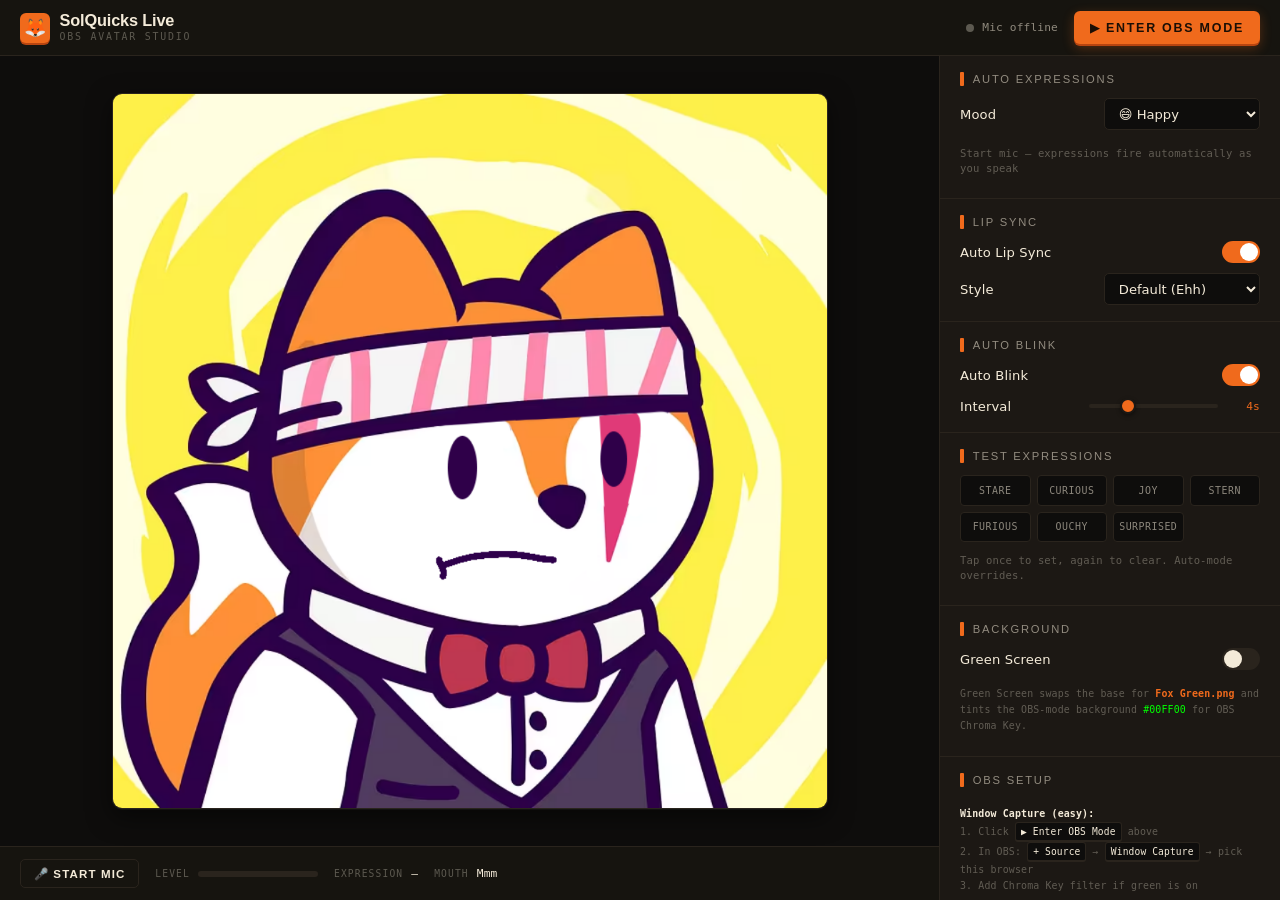
==== index.html @ 166fac35 "Create index.html" ====
<!DOCTYPE html>
<html lang="en">
<head>
<meta charset="UTF-8"/>
<meta name="viewport" content="width=device-width, initial-scale=1.0"/>
<title>SolQuicks Live · OBS Studio</title>
<meta name="description" content="Live avatar tool for the Most Famous Fox — lip sync, expressions, green screen for OBS."/>
<link rel="icon" href="data:image/svg+xml,<svg xmlns='http://www.w3.org/2000/svg' viewBox='0 0 100 100'><text y='.9em' font-size='90'>🦊</text></svg>"/>
<style>
/* ── DESIGN TOKENS ────────────────────────────────────────────────────── */
:root {
  --bg:           #0e0d0c;
  --bg-elev:      #16140f;
  --bg-panel:     #1c1814;
  --line:         #2a241d;
  --line-soft:    #221d17;
  --ink:          #f4ebd9;
  --ink-dim:      rgba(244,235,217,0.55);
  --ink-faint:    rgba(244,235,217,0.32);
  --fox:          #f06a1c;
  --fox-hot:      #ff8534;
  --fox-deep:     #b84510;
  --cream:        #f0e3c2;
  --red:          #c8341c;
  --green:        #2ecc4c;
  --shadow:       0 1px 0 rgba(255,255,255,0.04), 0 8px 24px rgba(0,0,0,0.5);

  --f-display: 'Space Grotesk', 'Helvetica Neue', sans-serif;
  --f-mono:    'JetBrains Mono', 'SFMono-Regular', Menlo, monospace;
  --f-body:    'Space Grotesk', system-ui, sans-serif;
}

@import url('https://fonts.googleapis.com/css2?family=JetBrains+Mono:wght@400;500;700&family=Space+Grotesk:wght@400;500;600;700&display=swap');

* { margin:0; padding:0; box-sizing:border-box; }
html, body { width:100%; height:100%; overflow:hidden; }
body {
  background: var(--bg);
  color: var(--ink);
  font-family: var(--f-body);
  font-size: 14px;
  letter-spacing: 0.01em;
  -webkit-font-smoothing: antialiased;
}

/* Subtle dot grid texture in the background */
body::before {
  content: '';
  position: fixed; inset: 0;
  background-image:
    radial-gradient(circle at 25% 30%, rgba(240,106,28,0.06) 0, transparent 40%),
    radial-gradient(circle at 80% 75%, rgba(240,106,28,0.04) 0, transparent 45%),
    radial-gradient(rgba(255,255,255,0.025) 1px, transparent 1px);
  background-size: auto, auto, 24px 24px;
  background-position: center;
  pointer-events: none;
  z-index: 0;
}

/* ── HEADER ───────────────────────────────────────────────────────────── */
.header {
  position: relative; z-index: 2;
  height: 56px;
  display: flex; align-items: center;
  padding: 0 1.25rem;
  border-bottom: 1px solid var(--line);
  background: var(--bg-elev);
  gap: 1rem;
}
.brand {
  display:flex; align-items:center; gap:0.6rem;
  font-family: var(--f-display);
}
.brand-mark {
  width: 30px; height: 30px;
  display: grid; place-items: center;
  background: var(--fox);
  border-radius: 6px;
  font-size: 18px;
  box-shadow: 0 2px 0 var(--fox-deep);
}
.brand-text { line-height: 1.1; }
.brand-text strong {
  font-weight: 700; font-size: 1.02rem;
  letter-spacing: -0.01em;
}
.brand-text small {
  display:block;
  font-family: var(--f-mono);
  font-size: 0.62rem;
  color: var(--ink-faint);
  text-transform: uppercase;
  letter-spacing: 0.18em;
  margin-top: 2px;
}
.h-spacer { flex: 1; }
.h-status {
  display: flex; align-items: center; gap: 0.5rem;
  font-family: var(--f-mono);
  font-size: 0.7rem;
  color: var(--ink-dim);
}
.dot { width: 8px; height: 8px; border-radius: 50%; background: var(--ink-faint); }
.dot.live { background: var(--green); box-shadow: 0 0 10px var(--green); animation: pulse 1.8s infinite; }
@keyframes pulse { 0%,100%{opacity:1} 50%{opacity:0.5} }

.btn-obs-enter {
  background: var(--fox);
  color: #1a0e05;
  border: none;
  font-family: var(--f-display);
  font-weight: 700;
  font-size: 0.78rem;
  text-transform: uppercase;
  letter-spacing: 0.14em;
  padding: 0.55rem 1rem;
  border-radius: 6px;
  cursor: pointer;
  box-shadow: 0 2px 0 var(--fox-deep), 0 4px 12px rgba(240,106,28,0.3);
  transition: transform 0.1s, box-shadow 0.1s, background 0.15s;
}
.btn-obs-enter:hover { background: var(--fox-hot); transform: translateY(-1px); box-shadow: 0 3px 0 var(--fox-deep), 0 6px 16px rgba(240,106,28,0.4); }
.btn-obs-enter:active { transform: translateY(1px); box-shadow: 0 1px 0 var(--fox-deep); }

/* ── MAIN LAYOUT ──────────────────────────────────────────────────────── */
.main {
  position: relative; z-index: 1;
  display: grid;
  grid-template-columns: 1fr 340px;
  height: calc(100vh - 56px);
  overflow: hidden;
}

/* ── STAGE (canvas area) ──────────────────────────────────────────────── */
.stage {
  display: flex; flex-direction: column;
  background: var(--bg);
  overflow: hidden;
  position: relative;
  border-right: 1px solid var(--line);
}
.stage-canvas {
  flex: 1;
  display: grid; place-items: center;
  padding: 1.5rem;
  position: relative;
}
.canvas-frame {
  position: relative;
  max-width: 100%; max-height: 100%;
  aspect-ratio: 1 / 1;
  width: min(100%, calc(100vh - 56px - 3rem - 80px));
  border: 1px solid var(--line);
  border-radius: 10px;
  background:
    linear-gradient(135deg, rgba(255,255,255,0.02) 0%, rgba(0,0,0,0.2) 100%),
    repeating-conic-gradient(#1a1612 0% 25%, #15110e 0% 50%) 0 0 / 24px 24px;
  box-shadow: var(--shadow);
  overflow: hidden;
}
.canvas-frame.green-bg {
  background: #00ff00;
}
#previewCanvas {
  position: absolute; inset: 0;
  width: 100%; height: 100%;
  display: block;
}
.stage-foot {
  border-top: 1px solid var(--line);
  background: var(--bg-elev);
  padding: 0.75rem 1.25rem;
  display: flex; align-items: center; gap: 1rem;
  font-family: var(--f-mono);
  font-size: 0.7rem;
  color: var(--ink-dim);
  min-height: 50px;
  flex-wrap: wrap;
}
.foot-block { display: flex; align-items: center; gap: 0.5rem; }
.foot-label { color: var(--ink-faint); text-transform: uppercase; letter-spacing: 0.12em; font-size: 0.6rem; }
.foot-val { color: var(--ink); }

#micMeter {
  width: 120px; height: 6px;
  background: var(--line);
  border-radius: 3px;
  overflow: hidden;
  position: relative;
}
#micFill {
  height: 100%; width: 0%;
  background: linear-gradient(90deg, var(--green), var(--fox), var(--red));
  transition: width 0.05s linear;
}

.btn-mic {
  background: transparent;
  color: var(--ink);
  border: 1px solid var(--line);
  font-family: var(--f-display);
  font-weight: 600;
  font-size: 0.72rem;
  text-transform: uppercase;
  letter-spacing: 0.1em;
  padding: 0.4rem 0.8rem;
  border-radius: 5px;
  cursor: pointer;
  transition: all 0.15s;
}
.btn-mic:hover { border-color: var(--fox); color: var(--fox); }
.btn-mic.live { background: var(--green); color: #02180a; border-color: var(--green); }

/* ── CONTROLS PANEL ───────────────────────────────────────────────────── */
.panel {
  background: var(--bg-panel);
  overflow-y: auto;
  overflow-x: hidden;
}
.panel::-webkit-scrollbar { width: 6px; }
.panel::-webkit-scrollbar-track { background: transparent; }
.panel::-webkit-scrollbar-thumb { background: var(--line); border-radius: 3px; }
.panel::-webkit-scrollbar-thumb:hover { background: var(--fox-deep); }

.group {
  border-bottom: 1px solid var(--line);
  padding: 1rem 1.25rem;
}
.group-hd {
  display: flex; align-items: center; gap: 0.55rem;
  font-family: var(--f-display);
  font-size: 0.7rem;
  text-transform: uppercase;
  letter-spacing: 0.16em;
  color: var(--ink-dim);
  margin-bottom: 0.75rem;
}
.group-hd::before {
  content: '';
  width: 4px; height: 14px;
  background: var(--fox);
  border-radius: 1px;
}

/* Row layout */
.row {
  display: flex; align-items: center; gap: 0.6rem;
  margin-bottom: 0.6rem;
}
.row:last-child { margin-bottom: 0; }
.row label {
  flex: 1;
  font-family: var(--f-body);
  font-size: 0.82rem;
  color: var(--ink);
}
.row .val {
  font-family: var(--f-mono);
  font-size: 0.7rem;
  color: var(--fox);
  min-width: 32px;
  text-align: right;
}

/* Toggle switch */
.switch {
  position: relative;
  width: 38px; height: 22px;
  background: var(--line);
  border-radius: 11px;
  cursor: pointer;
  transition: background 0.15s;
  flex-shrink: 0;
}
.switch::after {
  content: '';
  position: absolute;
  top: 2px; left: 2px;
  width: 18px; height: 18px;
  background: var(--ink);
  border-radius: 50%;
  transition: left 0.15s, background 0.15s;
}
.switch input { display: none; }
.switch.on { background: var(--fox); }
.switch.on::after { left: 18px; background: #fff; }

/* Select */
select {
  flex: 1;
  background: var(--bg);
  border: 1px solid var(--line);
  color: var(--ink);
  font-family: var(--f-body);
  font-size: 0.82rem;
  padding: 0.42rem 0.6rem;
  border-radius: 5px;
  cursor: pointer;
  outline: none;
  transition: border-color 0.15s;
}
select:hover, select:focus { border-color: var(--fox); }

/* Range slider */
input[type=range] {
  flex: 1;
  appearance: none;
  background: transparent;
  height: 20px;
  cursor: pointer;
}
input[type=range]::-webkit-slider-runnable-track {
  height: 4px; background: var(--line); border-radius: 2px;
}
input[type=range]::-moz-range-track {
  height: 4px; background: var(--line); border-radius: 2px;
}
input[type=range]::-webkit-slider-thumb {
  appearance: none;
  width: 16px; height: 16px;
  background: var(--fox);
  border-radius: 50%;
  margin-top: -6px;
  border: 2px solid var(--bg-panel);
  box-shadow: 0 2px 4px rgba(0,0,0,0.4);
}
input[type=range]::-moz-range-thumb {
  width: 16px; height: 16px;
  background: var(--fox);
  border-radius: 50%;
  border: 2px solid var(--bg-panel);
  box-shadow: 0 2px 4px rgba(0,0,0,0.4);
}

/* Expression test grid */
.test-grid {
  display: grid;
  grid-template-columns: repeat(4, 1fr);
  gap: 6px;
  margin-top: 0.5rem;
}
.test-btn {
  background: var(--bg);
  border: 1px solid var(--line);
  color: var(--ink-dim);
  font-family: var(--f-mono);
  font-size: 0.62rem;
  padding: 0.55rem 0.2rem;
  border-radius: 4px;
  cursor: pointer;
  text-transform: uppercase;
  letter-spacing: 0.05em;
  transition: all 0.12s;
}
.test-btn:hover { border-color: var(--fox); color: var(--fox); }
.test-btn.active { background: var(--fox); color: #1a0e05; border-color: var(--fox); }

/* Status indicator text */
.indicator {
  font-family: var(--f-mono);
  font-size: 0.66rem;
  color: var(--ink-faint);
  padding: 0.4rem 0;
  min-height: 1.6em;
  line-height: 1.4;
}
.indicator strong { color: var(--fox); font-weight: 500; }

/* Help blurb */
.help {
  font-family: var(--f-mono);
  font-size: 0.62rem;
  color: var(--ink-faint);
  line-height: 1.6;
  padding: 0.4rem 0;
}
.help kbd {
  display: inline-block;
  font-family: var(--f-mono);
  background: var(--bg);
  border: 1px solid var(--line);
  border-bottom-width: 2px;
  color: var(--ink);
  padding: 1px 5px;
  border-radius: 3px;
  font-size: 0.6rem;
}

/* OBS URL copy */
.obs-url-row {
  display: flex; gap: 6px; margin-top: 0.5rem;
}
.obs-url-row input {
  flex: 1;
  background: var(--bg);
  border: 1px solid var(--line);
  color: var(--ink);
  font-family: var(--f-mono);
  font-size: 0.66rem;
  padding: 0.42rem 0.5rem;
  border-radius: 4px;
  outline: none;
}
.obs-url-row button {
  background: var(--fox);
  color: #1a0e05;
  border: none;
  font-family: var(--f-mono);
  font-size: 0.62rem;
  padding: 0 0.7rem;
  border-radius: 4px;
  cursor: pointer;
  font-weight: 700;
  text-transform: uppercase;
  letter-spacing: 0.08em;
}
.obs-url-row button:hover { background: var(--fox-hot); }

/* ── OBS MODE OVERLAY ─────────────────────────────────────────────────── */
.obs-mode {
  position: fixed;
  inset: 0;
  z-index: 100;
  display: none;
  align-items: center;
  justify-content: center;
  background: transparent;
}
.obs-mode.green-bg { background: #00ff00; }
body.obs-active .obs-mode { display: flex; }
body.obs-active .header,
body.obs-active .main { display: none; }

.obs-canvas-wrap {
  width: 100vmin;
  height: 100vmin;
  position: relative;
}
#obsCanvas {
  width: 100%; height: 100%;
  display: block;
}

/* Faded exit button — top-left corner */
.obs-exit {
  position: fixed;
  top: 12px; left: 12px;
  z-index: 101;
  display: flex;
  flex-direction: column;
  gap: 6px;
  opacity: 0.18;
  transition: opacity 0.2s;
}
.obs-exit:hover { opacity: 1; }
.obs-exit button {
  background: rgba(20,16,12,0.85);
  border: 1px solid rgba(244,235,217,0.2);
  color: var(--ink);
  font-family: var(--f-mono);
  font-size: 0.65rem;
  padding: 0.5rem 0.8rem;
  border-radius: 5px;
  cursor: pointer;
  text-transform: uppercase;
  letter-spacing: 0.1em;
  backdrop-filter: blur(8px);
  -webkit-backdrop-filter: blur(8px);
  transition: all 0.12s;
}
.obs-exit button:hover {
  background: rgba(240,106,28,0.9);
  color: #1a0e05;
  border-color: var(--fox);
}
.obs-exit button.pause.paused {
  background: rgba(200,52,28,0.85);
  border-color: var(--red);
  color: #fff;
}

/* ── LOADER ───────────────────────────────────────────────────────────── */
.loader {
  position: fixed; inset: 0;
  background: var(--bg);
  z-index: 200;
  display: flex;
  flex-direction: column;
  align-items: center;
  justify-content: center;
  gap: 1rem;
  transition: opacity 0.3s;
}
.loader.gone { opacity: 0; pointer-events: none; }
.loader-mark {
  font-size: 3rem;
  animation: spin 2s linear infinite;
}
@keyframes spin { from { transform: rotate(0); } to { transform: rotate(360deg); } }
.loader-text {
  font-family: var(--f-mono);
  color: var(--ink-dim);
  font-size: 0.75rem;
  text-transform: uppercase;
  letter-spacing: 0.18em;
}
.loader-bar {
  width: 200px; height: 4px;
  background: var(--line);
  border-radius: 2px;
  overflow: hidden;
}
.loader-fill {
  height: 100%; width: 0%;
  background: var(--fox);
  transition: width 0.15s;
}

/* ── RESPONSIVE ───────────────────────────────────────────────────────── */
@media (max-width: 900px) {
  .main { grid-template-columns: 1fr; grid-template-rows: 1fr auto; }
  .stage { border-right: none; border-bottom: 1px solid var(--line); }
  .panel { max-height: 50vh; }
  .canvas-frame { width: min(70vw, 70vh); }
}
</style>
</head>
<body>

<!-- ═════════════ LOADER ═════════════ -->
<div class="loader" id="loader">
  <div class="loader-mark">🦊</div>
  <div class="loader-text">Loading SolQuicks</div>
  <div class="loader-bar"><div class="loader-fill" id="loaderFill"></div></div>
  <div class="loader-text" id="loaderStat" style="font-size:0.65rem;letter-spacing:0.1em;">0 / 0</div>
</div>

<!-- ═════════════ HEADER ═════════════ -->
<header class="header">
  <div class="brand">
    <div class="brand-mark">🦊</div>
    <div class="brand-text">
      <strong>SolQuicks Live</strong>
      <small>OBS Avatar Studio</small>
    </div>
  </div>
  <div class="h-spacer"></div>
  <div class="h-status">
    <div class="dot" id="micDot"></div>
    <span id="micStatusText">Mic offline</span>
  </div>
  <button class="btn-obs-enter" onclick="enterObsMode()">▶ Enter OBS Mode</button>
</header>

<!-- ═════════════ MAIN LAYOUT ═════════════ -->
<main class="main">

  <!-- Stage -->
  <div class="stage">
    <div class="stage-canvas">
      <div class="canvas-frame" id="canvasFrame">
        <canvas id="previewCanvas" width="1000" height="1000"></canvas>
      </div>
    </div>
    <div class="stage-foot">
      <div class="foot-block">
        <button class="btn-mic" id="micBtn" onclick="toggleMic()">🎤 Start Mic</button>
      </div>
      <div class="foot-block">
        <span class="foot-label">Level</span>
        <div id="micMeter"><div id="micFill"></div></div>
      </div>
      <div class="foot-block">
        <span class="foot-label">Expression</span>
        <span class="foot-val" id="footExpr">—</span>
      </div>
      <div class="foot-block">
        <span class="foot-label">Mouth</span>
        <span class="foot-val" id="footMouth">Mmm</span>
      </div>
    </div>
  </div>

  <!-- Controls -->
  <aside class="panel">

    <!-- Auto Expressions -->
    <div class="group">
      <div class="group-hd">Auto Expressions</div>
      <div class="row">
        <label>Mood</label>
        <select id="moodSelect" onchange="onMoodChange()">
          <option value="happy">😄 Happy</option>
          <option value="calm">😌 Calm</option>
          <option value="mad">😡 Mad</option>
          <option value="shocked">😲 Shocked</option>
        </select>
      </div>
      <div class="indicator" id="exprIndicator">Start mic — expressions fire automatically as you speak</div>
    </div>

    <!-- Lip Sync -->
    <div class="group">
      <div class="group-hd">Lip Sync</div>
      <div class="row">
        <label>Auto Lip Sync</label>
        <div class="switch on" id="lipSyncSwitch" onclick="toggleSwitch('lipSync')">
          <input type="checkbox" id="lipSyncToggle" checked/>
        </div>
      </div>
      <div class="row">
        <label>Style</label>
        <select id="syncStyle">
          <option value="ehh">Default (Ehh)</option>
          <option value="smile">Smiley (Smile)</option>
          <option value="sss">Hissy (Sss)</option>
        </select>
      </div>
    </div>

    <!-- Auto Blink -->
    <div class="group">
      <div class="group-hd">Auto Blink</div>
      <div class="row">
        <label>Auto Blink</label>
        <div class="switch on" id="blinkSwitch" onclick="toggleSwitch('blink')">
          <input type="checkbox" id="blinkToggle" checked/>
        </div>
      </div>
      <div class="row">
        <label>Interval</label>
        <input type="range" id="blinkSlider" min="1" max="12" step="0.5" value="4" oninput="onBlinkSlider()"/>
        <span class="val" id="blinkVal">4s</span>
      </div>
    </div>

    <!-- Manual Test -->
    <div class="group">
      <div class="group-hd">Test Expressions</div>
      <div class="test-grid" id="testGrid"></div>
      <div class="indicator" style="margin-top:0.3rem;">Tap once to set, again to clear. Auto-mode overrides.</div>
    </div>

    <!-- Background -->
    <div class="group">
      <div class="group-hd">Background</div>
      <div class="row">
        <label>Green Screen</label>
        <div class="switch" id="greenSwitch" onclick="toggleSwitch('green')">
          <input type="checkbox" id="greenToggle"/>
        </div>
      </div>
      <div class="help">Green Screen swaps the base for <strong style="color:var(--fox)">Fox Green.png</strong> and tints the OBS-mode background <span style="color:#0f0;">#00FF00</span> for OBS Chroma Key.</div>
    </div>

    <!-- OBS Setup -->
    <div class="group">
      <div class="group-hd">OBS Setup</div>
      <div class="help">
        <strong style="color:var(--ink);">Window Capture (easy):</strong><br/>
        1. Click <kbd>▶ Enter OBS Mode</kbd> above<br/>
        2. In OBS: <kbd>+ Source</kbd> → <kbd>Window Capture</kbd> → pick this browser<br/>
        3. Add Chroma Key filter if green is on<br/>
      </div>
      <div class="help" style="margin-top:0.5rem;">
        <strong style="color:var(--ink);">Browser Source (advanced):</strong>
        <div class="obs-url-row">
          <input id="obsUrl" readonly value=""/>
          <button onclick="copyObsUrl()">Copy</button>
        </div>
      </div>
    </div>

  </aside>
</main>

<!-- ═════════════ OBS MODE OVERLAY ═════════════ -->
<div class="obs-mode" id="obsMode">
  <div class="obs-canvas-wrap">
    <canvas id="obsCanvas" width="1000" height="1000"></canvas>
  </div>
</div>
<div class="obs-exit" id="obsExit" style="display:none;">
  <button onclick="exitObsMode()">× Exit OBS Mode</button>
  <button class="pause" id="pauseBtn" onclick="togglePause()">⏸ Pause Mic</button>
</div>

<script>
// ═══════════════════════════════════════════════════════════════════════════
//  SolQuicks Live — single-file OBS avatar studio
// ═══════════════════════════════════════════════════════════════════════════

// ── ASSETS ────────────────────────────────────────────────────────────────
// All PNGs live in the ./assets/ folder. Filenames match the screenshot exactly.
const ASSET_BASE = './assets/';

const BASE       = 'Fox Base 1.png';
const BASE_GREEN = 'Fox Green.png';

// Mouth shapes (lip-sync volume tiers, mapped to available fox mouths)
const MOUTHS = {
  // Default style
  ehh:   { silent:'Fox Mmm.png',   quiet:'Fox Eee.png',  mid:'Fox Ehh.png',   loud:'Fox Ahh.png' },
  smile: { silent:'Fox Smile.png', quiet:'Fox Eee.png',  mid:'Fox Smile.png', loud:'Fox Ahh.png' },
  sss:   { silent:'Fox Mmm.png',   quiet:'Fox Sss.png',  mid:'Fox Rrr.png',   loud:'Fox Ahh.png' },
};

// Eye expressions (everything that goes in the EYES slot)
const EYE_FILES = {
  Blink:    'Fox Blink.png',
  Stare:    'Fox Stare.png',
  Curious:  'Fox Curious.png',
  Joy:      'Fox Joy.png',
  Stern:    'Fox Stern.png',
  Furious:  'Fox Furious.png',
  Ouchy:    'Fox Ouchy.png',
  Surprised:'Fox Suprised.png',  // note: original filename has typo "Suprised"
};

// Mood pools — same structure as BHB Live, ported to fox expressions
const MOODS = {
  happy:   {
    high: [['Joy',0.45], ['Surprised',0.35], ['Curious',0.20]],
    mid:  [['Curious',0.50], ['Joy',0.35], ['Surprised',0.15]],
    low:  [['Curious',0.55], ['Stare',0.25], ['Joy',0.20]],
  },
  calm:    {
    high: [['Curious',0.45], ['Stern',0.35], ['Stare',0.20]],
    mid:  [['Stare',0.50], ['Curious',0.30], ['Stern',0.20]],
    low:  [['Stare',0.65], ['Curious',0.20], ['Stern',0.15]],
  },
  mad:     {
    high: [['Furious',0.55], ['Ouchy',0.25], ['Stern',0.20]],
    mid:  [['Stern',0.45], ['Furious',0.35], ['Ouchy',0.20]],
    low:  [['Stern',0.60], ['Furious',0.25], ['Ouchy',0.15]],
  },
  shocked: {
    high: [['Surprised',0.55], ['Ouchy',0.30], ['Joy',0.15]],
    mid:  [['Surprised',0.40], ['Ouchy',0.35], ['Curious',0.25]],
    low:  [['Curious',0.50], ['Surprised',0.30], ['Ouchy',0.20]],
  },
};

// ── STATE ─────────────────────────────────────────────────────────────────
const state = {
  mood: 'happy',
  lipSync: true,
  syncStyle: 'ehh',
  autoBlink: true,
  blinkIntervalSec: 4,
  greenScreen: false,
  manualExpression: null,   // null = auto, otherwise eye key like 'Joy'
  micPaused: false,
};

let activeExpression = null;   // current auto-fired expression (eye key)
let blinkUntil = 0;            // performance.now() deadline for blink frame
let lastAutoBlinkTime = 0;     // for the auto-blink timer
let currentMouth = 'silent';   // tier key from getMouthTier()

// ── IMAGE CACHE ───────────────────────────────────────────────────────────
const IMG = {};
function imgUrl(file) { return ASSET_BASE + encodeURIComponent(file); }

function preload(onProgress) {
  // Build the full list of files we need
  const files = new Set();
  files.add(BASE);
  files.add(BASE_GREEN);
  Object.values(MOUTHS).forEach(m => Object.values(m).forEach(f => files.add(f)));
  Object.values(EYE_FILES).forEach(f => files.add(f));

  const list = [...files];
  let done = 0;
  return Promise.all(list.map(file => new Promise(res => {
    const img = new Image();
    img.crossOrigin = 'anonymous';
    img.onload = img.onerror = () => {
      IMG[file] = (img.complete && img.naturalWidth) ? img : null;
      done++;
      onProgress(done, list.length, file);
      res();
    };
    img.src = imgUrl(file);
  })));
}

// ── CANVAS RENDER ─────────────────────────────────────────────────────────
const previewCanvas = document.getElementById('previewCanvas');
const previewCtx = previewCanvas.getContext('2d');
const obsCanvas = document.getElementById('obsCanvas');
const obsCtx = obsCanvas.getContext('2d');

function getMouthFile() {
  const set = MOUTHS[state.syncStyle] || MOUTHS.ehh;
  return set[currentMouth] || set.silent;
}

function getEyeFile() {
  // Blink overrides everything while active
  if (performance.now() < blinkUntil) return EYE_FILES.Blink;
  // Manual override wins over auto
  if (state.manualExpression) return EYE_FILES[state.manualExpression] || EYE_FILES.Stare;
  // Auto expression
  if (activeExpression) return EYE_FILES[activeExpression] || EYE_FILES.Stare;
  // Default idle
  return EYE_FILES.Stare;
}

function drawFrame(ctx, w, h) {
  ctx.clearRect(0, 0, w, h);

  // Optional green fill behind everything when green-screen mode is on
  if (state.greenScreen) {
    ctx.fillStyle = '#00ff00';
    ctx.fillRect(0, 0, w, h);
  }

  // Base layer — Fox Green.png if green screen, otherwise Fox Base 1.png
  const baseFile = state.greenScreen ? BASE_GREEN : BASE;
  const baseImg = IMG[baseFile];
  if (baseImg) ctx.drawImage(baseImg, 0, 0, w, h);

  // Mouth overlay (always draws — even on silence, since silence frame = closed mouth)
  const mouthImg = IMG[getMouthFile()];
  if (mouthImg) ctx.drawImage(mouthImg, 0, 0, w, h);

  // Eye overlay
  const eyeImg = IMG[getEyeFile()];
  if (eyeImg) ctx.drawImage(eyeImg, 0, 0, w, h);
}

function render() {
  drawFrame(previewCtx, previewCanvas.width, previewCanvas.height);
  if (document.body.classList.contains('obs-active')) {
    drawFrame(obsCtx, obsCanvas.width, obsCanvas.height);
  }
}

// ── LIP SYNC ──────────────────────────────────────────────────────────────
function getMouthTier(vol) {
  if (vol > 0.12)  return 'loud';
  if (vol > 0.05)  return 'mid';
  if (vol > 0.018) return 'quiet';
  return 'silent';
}

// ═══════════════════════════════════════════════════════════════════════════
//  AUTO-EXPRESSION ENGINE — same algorithm as BHB Live / Animator
//  - 3-frame rolling RMS smoothing
//  - speech = max(cur, prev, prev2) > SILENCE_THRESH
//  - on onset: look-ahead 350ms, classify high/mid/low, pick weighted expression
//  - pre-expression blink 120ms BEFORE the new expression (except first / after Ouchy)
//  - idle silence blinks: silence ≥ 0.8s AND ≥ 1.8s since last blink
// ═══════════════════════════════════════════════════════════════════════════

const SILENCE_THRESH = 0.020, HIGH_THRESH = 0.11, MID_THRESH = 0.040;
const MIN_ONSET_GAP = 1.2, LOOK_AHEAD_MS = 350;
const MIN_SILENCE_FOR_BLINK = 0.8, MIN_BLINK_INTERVAL = 1.8, BLINK_MS = 120;

let rngSeed = Date.now() & 0xFFFF;
function autoRng() {
  rngSeed = (rngSeed * 1664525 + 1013904223) & 0xFFFFFFFF;
  return (rngSeed >>> 0) / 0xFFFFFFFF;
}
function pickFromPool(pool, avoid) {
  const filtered = pool.filter(([e]) => e !== avoid);
  const src = filtered.length ? filtered : pool;
  const total = src.reduce((s, [, w]) => s + w, 0);
  let r = autoRng() * total;
  for (const [expr, w] of src) { r -= w; if (r <= 0) return expr; }
  return src[0][0];
}

const engineState = {
  ring: [0,0,0], ringIdx: 0,
  prevSmooth: 0, prev2Smooth: 0,
  prevWasSpeech: false,
  pendingOnset: null,
  lastExpr: null,
  lastOnsetTime: -MIN_ONSET_GAP,
  lastBlinkTime: -MIN_BLINK_INTERVAL,
  silenceStart: null,
};

function tickEngine(analyser, nowSec) {
  const d = new Float32Array(analyser.fftSize);
  analyser.getFloatTimeDomainData(d);
  let sq = 0;
  for (let i = 0; i < d.length; i++) sq += d[i] * d[i];
  const rawRms = Math.sqrt(sq / d.length);

  // Update mouth tier for lip-sync
  if (state.lipSync) currentMouth = getMouthTier(rawRms);
  else currentMouth = 'silent';

  // 3-frame rolling average
  engineState.ring[engineState.ringIdx % 3] = rawRms;
  engineState.ringIdx++;
  const smooth = (engineState.ring[0] + engineState.ring[1] + engineState.ring[2]) / 3;

  // speech = max(cur, prev, prev2) > threshold
  const isSpeech = Math.max(smooth, engineState.prevSmooth, engineState.prev2Smooth) > SILENCE_THRESH;

  // Look-ahead window: accumulate post-onset RMS, then classify + fire
  if (engineState.pendingOnset) {
    engineState.pendingOnset.rmsSum += smooth;
    engineState.pendingOnset.rmsCount++;
    if (nowSec >= engineState.pendingOnset.deadline) {
      const avgRms = engineState.pendingOnset.rmsSum / engineState.pendingOnset.rmsCount;
      const tier = avgRms > HIGH_THRESH ? 'high' : avgRms > MID_THRESH ? 'mid' : 'low';
      const mood = MOODS[state.mood] || MOODS.happy;
      const expr = pickFromPool(mood[tier], engineState.lastExpr);
      const isOuchy = expr === 'Ouchy';
      const lastWasOuchy = engineState.lastExpr === 'Ouchy';

      // Pre-expression blink (skip on first expression, on Ouchy, or after Ouchy)
      if (!isOuchy && engineState.lastExpr !== null && !lastWasOuchy) {
        blinkUntil = performance.now() + BLINK_MS;
        engineState.lastBlinkTime = nowSec;
        setTimeout(() => fireExpression(expr), BLINK_MS);
      } else {
        fireExpression(expr);
      }
      engineState.lastExpr = expr;
      engineState.pendingOnset = null;
    }
  }

  // Onset detect
  if (!engineState.prevWasSpeech && isSpeech) {
    if (nowSec - engineState.lastOnsetTime >= MIN_ONSET_GAP && !engineState.pendingOnset) {
      engineState.lastOnsetTime = nowSec;
      engineState.pendingOnset = {
        rmsSum: smooth,
        rmsCount: 1,
        deadline: nowSec + LOOK_AHEAD_MS / 1000,
      };
    }
    engineState.silenceStart = null;
  }

  // Idle silence blinks
  if (!isSpeech) {
    if (engineState.silenceStart === null) engineState.silenceStart = nowSec;
    const silDur = nowSec - engineState.silenceStart;
    const sinceLastBlink = nowSec - engineState.lastBlinkTime;
    if (silDur >= MIN_SILENCE_FOR_BLINK && sinceLastBlink >= MIN_BLINK_INTERVAL) {
      blinkUntil = performance.now() + BLINK_MS;
      engineState.lastBlinkTime = nowSec;
      engineState.silenceStart = nowSec;
    }
  } else {
    engineState.silenceStart = null;
  }

  engineState.prev2Smooth = engineState.prevSmooth;
  engineState.prevSmooth = smooth;
  engineState.prevWasSpeech = isSpeech;
  return rawRms;
}

function fireExpression(exprKey) {
  activeExpression = exprKey;
  state.manualExpression = null;        // auto overrides manual
  updateTestGridActive();
  document.getElementById('exprIndicator').innerHTML = `Auto: <strong>${exprKey}</strong>`;
  document.getElementById('footExpr').textContent = exprKey;
  broadcastState();
}

// ── MIC ───────────────────────────────────────────────────────────────────
let analyser = null;
let audioCtx = null;
let micStream = null;

async function toggleMic() {
  if (micStream) {
    stopMic();
    return;
  }
  try {
    micStream = await navigator.mediaDevices.getUserMedia({ audio: true, video: false });
    audioCtx = new (window.AudioContext || window.webkitAudioContext)();
    if (audioCtx.state === 'suspended') await audioCtx.resume();
    analyser = audioCtx.createAnalyser();
    analyser.fftSize = 256;
    analyser.smoothingTimeConstant = 0;
    audioCtx.createMediaStreamSource(micStream).connect(analyser);
    document.getElementById('micBtn').textContent = '⏹ Stop Mic';
    document.getElementById('micBtn').classList.add('live');
    document.getElementById('micDot').classList.add('live');
    document.getElementById('micStatusText').textContent = 'Listening';
    document.getElementById('exprIndicator').innerHTML = '🎤 Listening — speak to trigger expressions';
  } catch (e) {
    document.getElementById('exprIndicator').textContent = 'Mic denied. Check your browser permissions.';
  }
}

function stopMic() {
  if (micStream) micStream.getTracks().forEach(t => t.stop());
  if (audioCtx) audioCtx.close();
  micStream = null; audioCtx = null; analyser = null;
  document.getElementById('micBtn').textContent = '🎤 Start Mic';
  document.getElementById('micBtn').classList.remove('live');
  document.getElementById('micDot').classList.remove('live');
  document.getElementById('micStatusText').textContent = 'Mic offline';
  document.getElementById('micFill').style.width = '0%';
  currentMouth = 'silent';
}

function togglePause() {
  state.micPaused = !state.micPaused;
  document.getElementById('pauseBtn').textContent = state.micPaused ? '▶ Resume' : '⏸ Pause Mic';
  document.getElementById('pauseBtn').classList.toggle('paused', state.micPaused);
}

// ── MAIN LOOP ─────────────────────────────────────────────────────────────
function loop() {
  if (analyser && !state.micPaused) {
    const nowSec = performance.now() / 1000;
    const rawRms = tickEngine(analyser, nowSec);
    document.getElementById('micFill').style.width = Math.min(100, rawRms * 800) + '%';
    document.getElementById('footMouth').textContent =
      (state.lipSync ? currentMouth.charAt(0).toUpperCase() + currentMouth.slice(1) : 'Off');
  }

  // Auto-blink (independent of speech, separate timer)
  if (state.autoBlink && analyser) {
    const now = performance.now();
    if (now - lastAutoBlinkTime > state.blinkIntervalSec * 1000) {
      blinkUntil = Math.max(blinkUntil, now + BLINK_MS);
      lastAutoBlinkTime = now;
    }
  }

  render();
  requestAnimationFrame(loop);
}

// ── UI HANDLERS ───────────────────────────────────────────────────────────
function toggleSwitch(key) {
  if (key === 'lipSync') {
    state.lipSync = !state.lipSync;
    document.getElementById('lipSyncSwitch').classList.toggle('on', state.lipSync);
    document.getElementById('lipSyncToggle').checked = state.lipSync;
  } else if (key === 'blink') {
    state.autoBlink = !state.autoBlink;
    document.getElementById('blinkSwitch').classList.toggle('on', state.autoBlink);
    document.getElementById('blinkToggle').checked = state.autoBlink;
  } else if (key === 'green') {
    state.greenScreen = !state.greenScreen;
    document.getElementById('greenSwitch').classList.toggle('on', state.greenScreen);
    document.getElementById('greenToggle').checked = state.greenScreen;
    document.getElementById('canvasFrame').classList.toggle('green-bg', state.greenScreen);
    document.getElementById('obsMode').classList.toggle('green-bg', state.greenScreen);
  }
  broadcastState();
}

function onMoodChange() {
  state.mood = document.getElementById('moodSelect').value;
  engineState.lastExpr = null;
  activeExpression = null;
  document.getElementById('exprIndicator').innerHTML = `Mood: <strong>${state.mood}</strong> — speak to update`;
  broadcastState();
}

function onBlinkSlider() {
  state.blinkIntervalSec = parseFloat(document.getElementById('blinkSlider').value);
  document.getElementById('blinkVal').textContent = state.blinkIntervalSec + 's';
  broadcastState();
}

document.getElementById('syncStyle').addEventListener('change', e => {
  state.syncStyle = e.target.value;
  broadcastState();
});

// Test expression grid
function buildTestGrid() {
  const grid = document.getElementById('testGrid');
  const keys = Object.keys(EYE_FILES).filter(k => k !== 'Blink');
  grid.innerHTML = keys.map(k => `<button class="test-btn" data-expr="${k}" onclick="manualSet('${k}')">${k}</button>`).join('');
}
function manualSet(key) {
  if (state.manualExpression === key) {
    state.manualExpression = null;
    activeExpression = null;
    document.getElementById('exprIndicator').innerHTML = 'Cleared — auto-mode resumed';
    document.getElementById('footExpr').textContent = '—';
  } else {
    state.manualExpression = key;
    activeExpression = null;
    document.getElementById('exprIndicator').innerHTML = `Manual: <strong>${key}</strong>`;
    document.getElementById('footExpr').textContent = key;
  }
  updateTestGridActive();
  broadcastState();
}
function updateTestGridActive() {
  const active = state.manualExpression || activeExpression;
  document.querySelectorAll('.test-btn').forEach(b => {
    b.classList.toggle('active', b.dataset.expr === active);
  });
}

// ── OBS MODE ──────────────────────────────────────────────────────────────
function enterObsMode() {
  document.body.classList.add('obs-active');
  document.getElementById('obsExit').style.display = 'flex';
  // Auto-start mic if not running
  if (!micStream) toggleMic();
}
function exitObsMode() {
  document.body.classList.remove('obs-active');
  document.getElementById('obsExit').style.display = 'none';
}

// Keyboard shortcut: Esc to exit OBS mode
document.addEventListener('keydown', e => {
  if (e.key === 'Escape' && document.body.classList.contains('obs-active')) exitObsMode();
});

// ── OBS BROWSER SOURCE URL ────────────────────────────────────────────────
const OBS_URL = window.location.href.replace(/index\.html?(\?.*)?$/i, '').replace(/\/$/, '') + '/obs.html';
document.getElementById('obsUrl').value = OBS_URL;
function copyObsUrl() {
  navigator.clipboard.writeText(OBS_URL).then(() => {
    const btn = event.target;
    const old = btn.textContent;
    btn.textContent = '✓';
    setTimeout(() => btn.textContent = old, 1500);
  });
}

// ── BROADCAST CHANNEL (for obs.html Browser Source) ───────────────────────
const ch = new BroadcastChannel('solquicks-live');
function broadcastState() {
  ch.postMessage({ type: 'state', state: { ...state, activeExpression } });
}
// Periodic broadcast in case obs.html starts after us
setInterval(broadcastState, 2000);
window.addEventListener('focus', broadcastState);

// ── BOOT ──────────────────────────────────────────────────────────────────
buildTestGrid();
preload((done, total, file) => {
  document.getElementById('loaderFill').style.width = (done / total * 100) + '%';
  document.getElementById('loaderStat').textContent = `${done} / ${total}`;
}).then(() => {
  setTimeout(() => document.getElementById('loader').classList.add('gone'), 200);
  loop();
});
</script>
</body>
</html>
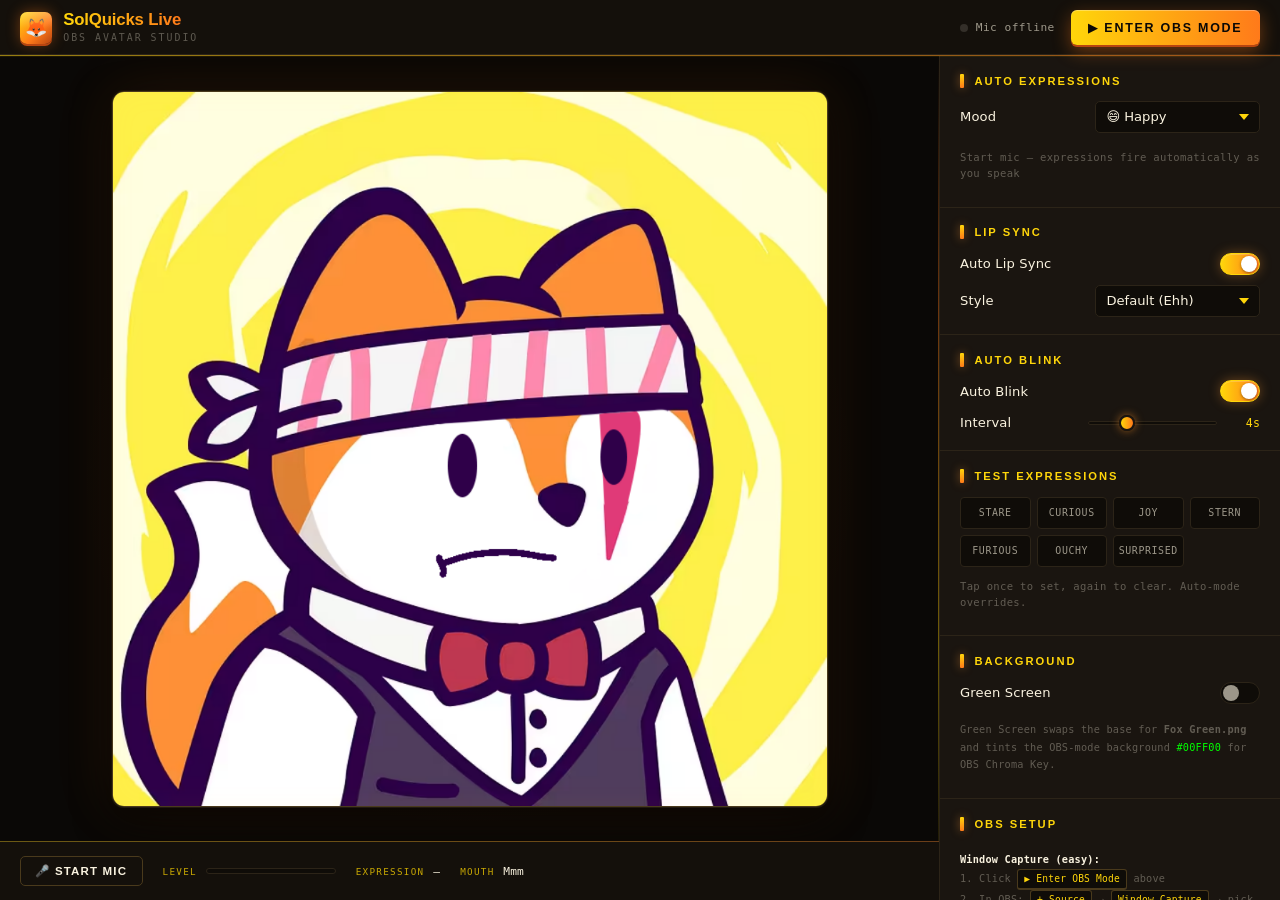
==== commit 4cc53db4: "Update index.html" ====
--- a/index.html
+++ b/index.html
@@ -6,524 +6,7 @@
 <title>SolQuicks Live · OBS Studio</title>
 <meta name="description" content="Live avatar tool for the Most Famous Fox — lip sync, expressions, green screen for OBS."/>
 <link rel="icon" href="data:image/svg+xml,<svg xmlns='http://www.w3.org/2000/svg' viewBox='0 0 100 100'><text y='.9em' font-size='90'>🦊</text></svg>"/>
-<style>
-/* ── DESIGN TOKENS ────────────────────────────────────────────────────── */
-:root {
-  --bg:           #0e0d0c;
-  --bg-elev:      #16140f;
-  --bg-panel:     #1c1814;
-  --line:         #2a241d;
-  --line-soft:    #221d17;
-  --ink:          #f4ebd9;
-  --ink-dim:      rgba(244,235,217,0.55);
-  --ink-faint:    rgba(244,235,217,0.32);
-  --fox:          #f06a1c;
-  --fox-hot:      #ff8534;
-  --fox-deep:     #b84510;
-  --cream:        #f0e3c2;
-  --red:          #c8341c;
-  --green:        #2ecc4c;
-  --shadow:       0 1px 0 rgba(255,255,255,0.04), 0 8px 24px rgba(0,0,0,0.5);
-
-  --f-display: 'Space Grotesk', 'Helvetica Neue', sans-serif;
-  --f-mono:    'JetBrains Mono', 'SFMono-Regular', Menlo, monospace;
-  --f-body:    'Space Grotesk', system-ui, sans-serif;
-}
-
-@import url('https://fonts.googleapis.com/css2?family=JetBrains+Mono:wght@400;500;700&family=Space+Grotesk:wght@400;500;600;700&display=swap');
-
-* { margin:0; padding:0; box-sizing:border-box; }
-html, body { width:100%; height:100%; overflow:hidden; }
-body {
-  background: var(--bg);
-  color: var(--ink);
-  font-family: var(--f-body);
-  font-size: 14px;
-  letter-spacing: 0.01em;
-  -webkit-font-smoothing: antialiased;
-}
-
-/* Subtle dot grid texture in the background */
-body::before {
-  content: '';
-  position: fixed; inset: 0;
-  background-image:
-    radial-gradient(circle at 25% 30%, rgba(240,106,28,0.06) 0, transparent 40%),
-    radial-gradient(circle at 80% 75%, rgba(240,106,28,0.04) 0, transparent 45%),
-    radial-gradient(rgba(255,255,255,0.025) 1px, transparent 1px);
-  background-size: auto, auto, 24px 24px;
-  background-position: center;
-  pointer-events: none;
-  z-index: 0;
-}
-
-/* ── HEADER ───────────────────────────────────────────────────────────── */
-.header {
-  position: relative; z-index: 2;
-  height: 56px;
-  display: flex; align-items: center;
-  padding: 0 1.25rem;
-  border-bottom: 1px solid var(--line);
-  background: var(--bg-elev);
-  gap: 1rem;
-}
-.brand {
-  display:flex; align-items:center; gap:0.6rem;
-  font-family: var(--f-display);
-}
-.brand-mark {
-  width: 30px; height: 30px;
-  display: grid; place-items: center;
-  background: var(--fox);
-  border-radius: 6px;
-  font-size: 18px;
-  box-shadow: 0 2px 0 var(--fox-deep);
-}
-.brand-text { line-height: 1.1; }
-.brand-text strong {
-  font-weight: 700; font-size: 1.02rem;
-  letter-spacing: -0.01em;
-}
-.brand-text small {
-  display:block;
-  font-family: var(--f-mono);
-  font-size: 0.62rem;
-  color: var(--ink-faint);
-  text-transform: uppercase;
-  letter-spacing: 0.18em;
-  margin-top: 2px;
-}
-.h-spacer { flex: 1; }
-.h-status {
-  display: flex; align-items: center; gap: 0.5rem;
-  font-family: var(--f-mono);
-  font-size: 0.7rem;
-  color: var(--ink-dim);
-}
-.dot { width: 8px; height: 8px; border-radius: 50%; background: var(--ink-faint); }
-.dot.live { background: var(--green); box-shadow: 0 0 10px var(--green); animation: pulse 1.8s infinite; }
-@keyframes pulse { 0%,100%{opacity:1} 50%{opacity:0.5} }
-
-.btn-obs-enter {
-  background: var(--fox);
-  color: #1a0e05;
-  border: none;
-  font-family: var(--f-display);
-  font-weight: 700;
-  font-size: 0.78rem;
-  text-transform: uppercase;
-  letter-spacing: 0.14em;
-  padding: 0.55rem 1rem;
-  border-radius: 6px;
-  cursor: pointer;
-  box-shadow: 0 2px 0 var(--fox-deep), 0 4px 12px rgba(240,106,28,0.3);
-  transition: transform 0.1s, box-shadow 0.1s, background 0.15s;
-}
-.btn-obs-enter:hover { background: var(--fox-hot); transform: translateY(-1px); box-shadow: 0 3px 0 var(--fox-deep), 0 6px 16px rgba(240,106,28,0.4); }
-.btn-obs-enter:active { transform: translateY(1px); box-shadow: 0 1px 0 var(--fox-deep); }
-
-/* ── MAIN LAYOUT ──────────────────────────────────────────────────────── */
-.main {
-  position: relative; z-index: 1;
-  display: grid;
-  grid-template-columns: 1fr 340px;
-  height: calc(100vh - 56px);
-  overflow: hidden;
-}
-
-/* ── STAGE (canvas area) ──────────────────────────────────────────────── */
-.stage {
-  display: flex; flex-direction: column;
-  background: var(--bg);
-  overflow: hidden;
-  position: relative;
-  border-right: 1px solid var(--line);
-}
-.stage-canvas {
-  flex: 1;
-  display: grid; place-items: center;
-  padding: 1.5rem;
-  position: relative;
-}
-.canvas-frame {
-  position: relative;
-  max-width: 100%; max-height: 100%;
-  aspect-ratio: 1 / 1;
-  width: min(100%, calc(100vh - 56px - 3rem - 80px));
-  border: 1px solid var(--line);
-  border-radius: 10px;
-  background:
-    linear-gradient(135deg, rgba(255,255,255,0.02) 0%, rgba(0,0,0,0.2) 100%),
-    repeating-conic-gradient(#1a1612 0% 25%, #15110e 0% 50%) 0 0 / 24px 24px;
-  box-shadow: var(--shadow);
-  overflow: hidden;
-}
-.canvas-frame.green-bg {
-  background: #00ff00;
-}
-#previewCanvas {
-  position: absolute; inset: 0;
-  width: 100%; height: 100%;
-  display: block;
-}
-.stage-foot {
-  border-top: 1px solid var(--line);
-  background: var(--bg-elev);
-  padding: 0.75rem 1.25rem;
-  display: flex; align-items: center; gap: 1rem;
-  font-family: var(--f-mono);
-  font-size: 0.7rem;
-  color: var(--ink-dim);
-  min-height: 50px;
-  flex-wrap: wrap;
-}
-.foot-block { display: flex; align-items: center; gap: 0.5rem; }
-.foot-label { color: var(--ink-faint); text-transform: uppercase; letter-spacing: 0.12em; font-size: 0.6rem; }
-.foot-val { color: var(--ink); }
-
-#micMeter {
-  width: 120px; height: 6px;
-  background: var(--line);
-  border-radius: 3px;
-  overflow: hidden;
-  position: relative;
-}
-#micFill {
-  height: 100%; width: 0%;
-  background: linear-gradient(90deg, var(--green), var(--fox), var(--red));
-  transition: width 0.05s linear;
-}
-
-.btn-mic {
-  background: transparent;
-  color: var(--ink);
-  border: 1px solid var(--line);
-  font-family: var(--f-display);
-  font-weight: 600;
-  font-size: 0.72rem;
-  text-transform: uppercase;
-  letter-spacing: 0.1em;
-  padding: 0.4rem 0.8rem;
-  border-radius: 5px;
-  cursor: pointer;
-  transition: all 0.15s;
-}
-.btn-mic:hover { border-color: var(--fox); color: var(--fox); }
-.btn-mic.live { background: var(--green); color: #02180a; border-color: var(--green); }
-
-/* ── CONTROLS PANEL ───────────────────────────────────────────────────── */
-.panel {
-  background: var(--bg-panel);
-  overflow-y: auto;
-  overflow-x: hidden;
-}
-.panel::-webkit-scrollbar { width: 6px; }
-.panel::-webkit-scrollbar-track { background: transparent; }
-.panel::-webkit-scrollbar-thumb { background: var(--line); border-radius: 3px; }
-.panel::-webkit-scrollbar-thumb:hover { background: var(--fox-deep); }
-
-.group {
-  border-bottom: 1px solid var(--line);
-  padding: 1rem 1.25rem;
-}
-.group-hd {
-  display: flex; align-items: center; gap: 0.55rem;
-  font-family: var(--f-display);
-  font-size: 0.7rem;
-  text-transform: uppercase;
-  letter-spacing: 0.16em;
-  color: var(--ink-dim);
-  margin-bottom: 0.75rem;
-}
-.group-hd::before {
-  content: '';
-  width: 4px; height: 14px;
-  background: var(--fox);
-  border-radius: 1px;
-}
-
-/* Row layout */
-.row {
-  display: flex; align-items: center; gap: 0.6rem;
-  margin-bottom: 0.6rem;
-}
-.row:last-child { margin-bottom: 0; }
-.row label {
-  flex: 1;
-  font-family: var(--f-body);
-  font-size: 0.82rem;
-  color: var(--ink);
-}
-.row .val {
-  font-family: var(--f-mono);
-  font-size: 0.7rem;
-  color: var(--fox);
-  min-width: 32px;
-  text-align: right;
-}
-
-/* Toggle switch */
-.switch {
-  position: relative;
-  width: 38px; height: 22px;
-  background: var(--line);
-  border-radius: 11px;
-  cursor: pointer;
-  transition: background 0.15s;
-  flex-shrink: 0;
-}
-.switch::after {
-  content: '';
-  position: absolute;
-  top: 2px; left: 2px;
-  width: 18px; height: 18px;
-  background: var(--ink);
-  border-radius: 50%;
-  transition: left 0.15s, background 0.15s;
-}
-.switch input { display: none; }
-.switch.on { background: var(--fox); }
-.switch.on::after { left: 18px; background: #fff; }
-
-/* Select */
-select {
-  flex: 1;
-  background: var(--bg);
-  border: 1px solid var(--line);
-  color: var(--ink);
-  font-family: var(--f-body);
-  font-size: 0.82rem;
-  padding: 0.42rem 0.6rem;
-  border-radius: 5px;
-  cursor: pointer;
-  outline: none;
-  transition: border-color 0.15s;
-}
-select:hover, select:focus { border-color: var(--fox); }
-
-/* Range slider */
-input[type=range] {
-  flex: 1;
-  appearance: none;
-  background: transparent;
-  height: 20px;
-  cursor: pointer;
-}
-input[type=range]::-webkit-slider-runnable-track {
-  height: 4px; background: var(--line); border-radius: 2px;
-}
-input[type=range]::-moz-range-track {
-  height: 4px; background: var(--line); border-radius: 2px;
-}
-input[type=range]::-webkit-slider-thumb {
-  appearance: none;
-  width: 16px; height: 16px;
-  background: var(--fox);
-  border-radius: 50%;
-  margin-top: -6px;
-  border: 2px solid var(--bg-panel);
-  box-shadow: 0 2px 4px rgba(0,0,0,0.4);
-}
-input[type=range]::-moz-range-thumb {
-  width: 16px; height: 16px;
-  background: var(--fox);
-  border-radius: 50%;
-  border: 2px solid var(--bg-panel);
-  box-shadow: 0 2px 4px rgba(0,0,0,0.4);
-}
-
-/* Expression test grid */
-.test-grid {
-  display: grid;
-  grid-template-columns: repeat(4, 1fr);
-  gap: 6px;
-  margin-top: 0.5rem;
-}
-.test-btn {
-  background: var(--bg);
-  border: 1px solid var(--line);
-  color: var(--ink-dim);
-  font-family: var(--f-mono);
-  font-size: 0.62rem;
-  padding: 0.55rem 0.2rem;
-  border-radius: 4px;
-  cursor: pointer;
-  text-transform: uppercase;
-  letter-spacing: 0.05em;
-  transition: all 0.12s;
-}
-.test-btn:hover { border-color: var(--fox); color: var(--fox); }
-.test-btn.active { background: var(--fox); color: #1a0e05; border-color: var(--fox); }
-
-/* Status indicator text */
-.indicator {
-  font-family: var(--f-mono);
-  font-size: 0.66rem;
-  color: var(--ink-faint);
-  padding: 0.4rem 0;
-  min-height: 1.6em;
-  line-height: 1.4;
-}
-.indicator strong { color: var(--fox); font-weight: 500; }
-
-/* Help blurb */
-.help {
-  font-family: var(--f-mono);
-  font-size: 0.62rem;
-  color: var(--ink-faint);
-  line-height: 1.6;
-  padding: 0.4rem 0;
-}
-.help kbd {
-  display: inline-block;
-  font-family: var(--f-mono);
-  background: var(--bg);
-  border: 1px solid var(--line);
-  border-bottom-width: 2px;
-  color: var(--ink);
-  padding: 1px 5px;
-  border-radius: 3px;
-  font-size: 0.6rem;
-}
-
-/* OBS URL copy */
-.obs-url-row {
-  display: flex; gap: 6px; margin-top: 0.5rem;
-}
-.obs-url-row input {
-  flex: 1;
-  background: var(--bg);
-  border: 1px solid var(--line);
-  color: var(--ink);
-  font-family: var(--f-mono);
-  font-size: 0.66rem;
-  padding: 0.42rem 0.5rem;
-  border-radius: 4px;
-  outline: none;
-}
-.obs-url-row button {
-  background: var(--fox);
-  color: #1a0e05;
-  border: none;
-  font-family: var(--f-mono);
-  font-size: 0.62rem;
-  padding: 0 0.7rem;
-  border-radius: 4px;
-  cursor: pointer;
-  font-weight: 700;
-  text-transform: uppercase;
-  letter-spacing: 0.08em;
-}
-.obs-url-row button:hover { background: var(--fox-hot); }
-
-/* ── OBS MODE OVERLAY ─────────────────────────────────────────────────── */
-.obs-mode {
-  position: fixed;
-  inset: 0;
-  z-index: 100;
-  display: none;
-  align-items: center;
-  justify-content: center;
-  background: transparent;
-}
-.obs-mode.green-bg { background: #00ff00; }
-body.obs-active .obs-mode { display: flex; }
-body.obs-active .header,
-body.obs-active .main { display: none; }
-
-.obs-canvas-wrap {
-  width: 100vmin;
-  height: 100vmin;
-  position: relative;
-}
-#obsCanvas {
-  width: 100%; height: 100%;
-  display: block;
-}
-
-/* Faded exit button — top-left corner */
-.obs-exit {
-  position: fixed;
-  top: 12px; left: 12px;
-  z-index: 101;
-  display: flex;
-  flex-direction: column;
-  gap: 6px;
-  opacity: 0.18;
-  transition: opacity 0.2s;
-}
-.obs-exit:hover { opacity: 1; }
-.obs-exit button {
-  background: rgba(20,16,12,0.85);
-  border: 1px solid rgba(244,235,217,0.2);
-  color: var(--ink);
-  font-family: var(--f-mono);
-  font-size: 0.65rem;
-  padding: 0.5rem 0.8rem;
-  border-radius: 5px;
-  cursor: pointer;
-  text-transform: uppercase;
-  letter-spacing: 0.1em;
-  backdrop-filter: blur(8px);
-  -webkit-backdrop-filter: blur(8px);
-  transition: all 0.12s;
-}
-.obs-exit button:hover {
-  background: rgba(240,106,28,0.9);
-  color: #1a0e05;
-  border-color: var(--fox);
-}
-.obs-exit button.pause.paused {
-  background: rgba(200,52,28,0.85);
-  border-color: var(--red);
-  color: #fff;
-}
-
-/* ── LOADER ───────────────────────────────────────────────────────────── */
-.loader {
-  position: fixed; inset: 0;
-  background: var(--bg);
-  z-index: 200;
-  display: flex;
-  flex-direction: column;
-  align-items: center;
-  justify-content: center;
-  gap: 1rem;
-  transition: opacity 0.3s;
-}
-.loader.gone { opacity: 0; pointer-events: none; }
-.loader-mark {
-  font-size: 3rem;
-  animation: spin 2s linear infinite;
-}
-@keyframes spin { from { transform: rotate(0); } to { transform: rotate(360deg); } }
-.loader-text {
-  font-family: var(--f-mono);
-  color: var(--ink-dim);
-  font-size: 0.75rem;
-  text-transform: uppercase;
-  letter-spacing: 0.18em;
-}
-.loader-bar {
-  width: 200px; height: 4px;
-  background: var(--line);
-  border-radius: 2px;
-  overflow: hidden;
-}
-.loader-fill {
-  height: 100%; width: 0%;
-  background: var(--fox);
-  transition: width 0.15s;
-}
-
-/* ── RESPONSIVE ───────────────────────────────────────────────────────── */
-@media (max-width: 900px) {
-  .main { grid-template-columns: 1fr; grid-template-rows: 1fr auto; }
-  .stage { border-right: none; border-bottom: 1px solid var(--line); }
-  .panel { max-height: 50vh; }
-  .canvas-frame { width: min(70vw, 70vh); }
-}
-</style>
+<link rel="stylesheet" href="style.css"/>
 </head>
 <body>
 
--- a/style.css
+++ b/style.css
@@ -0,0 +1,736 @@
+/* ═══════════════════════════════════════════════════════════════════════
+   SolQuicks Live — Dark + Heat (yellow / orange) theme
+   ═══════════════════════════════════════════════════════════════════════ */
+
+@import url('https://fonts.googleapis.com/css2?family=JetBrains+Mono:wght@400;500;700&family=Space+Grotesk:wght@400;500;600;700&display=swap');
+
+/* ── DESIGN TOKENS ──────────────────────────────────────────────────── */
+:root {
+  /* Surfaces */
+  --bg:           #0a0806;
+  --bg-elev:      #14100b;
+  --bg-panel:     #1a1510;
+  --bg-input:     #0f0c08;
+  --line:         #2c2418;
+  --line-soft:    #221c12;
+  --line-hot:     #4a3a1c;
+
+  /* Ink */
+  --ink:          #faf3e0;
+  --ink-dim:      rgba(250,243,224,0.6);
+  --ink-faint:    rgba(250,243,224,0.32);
+  --ink-ghost:    rgba(250,243,224,0.14);
+
+  /* Heat palette — the star */
+  --yellow:       #ffd60a;
+  --yellow-soft:  #ffe552;
+  --yellow-dim:   #c9a803;
+  --orange:       #ff7a1a;
+  --orange-hot:   #ff9534;
+  --orange-deep:  #b84510;
+  --red:          #e63429;
+
+  /* Status */
+  --green:        #2ecc4c;
+
+  /* Heat gradients (used everywhere) */
+  --grad-heat:    linear-gradient(90deg, var(--yellow) 0%, var(--orange) 100%);
+  --grad-heat-v:  linear-gradient(180deg, var(--yellow) 0%, var(--orange) 100%);
+  --grad-heat-d:  linear-gradient(135deg, var(--yellow) 0%, var(--orange) 60%, var(--orange-deep) 100%);
+
+  /* Glows */
+  --glow-yellow:  0 0 0 1px rgba(255,214,10,0.3), 0 0 18px rgba(255,214,10,0.25);
+  --glow-orange:  0 0 0 1px rgba(255,122,26,0.3), 0 0 22px rgba(255,122,26,0.3);
+
+  /* Shadows */
+  --shadow:       0 1px 0 rgba(255,255,255,0.05), 0 12px 36px rgba(0,0,0,0.6);
+
+  /* Fonts */
+  --f-display:    'Space Grotesk', 'Helvetica Neue', sans-serif;
+  --f-mono:       'JetBrains Mono', 'SFMono-Regular', Menlo, monospace;
+  --f-body:       'Space Grotesk', system-ui, sans-serif;
+}
+
+* { margin:0; padding:0; box-sizing:border-box; }
+html, body { width:100%; height:100%; overflow:hidden; }
+body {
+  background: var(--bg);
+  color: var(--ink);
+  font-family: var(--f-body);
+  font-size: 14px;
+  letter-spacing: 0.01em;
+  -webkit-font-smoothing: antialiased;
+}
+
+/* Atmospheric background — warm radial wash + scan lines + dot grid */
+body::before {
+  content: '';
+  position: fixed; inset: 0;
+  background-image:
+    radial-gradient(ellipse 80% 50% at 20% 0%, rgba(255,214,10,0.06) 0, transparent 50%),
+    radial-gradient(ellipse 80% 50% at 80% 100%, rgba(255,122,26,0.07) 0, transparent 50%),
+    radial-gradient(rgba(255,214,10,0.04) 1px, transparent 1px);
+  background-size: auto, auto, 26px 26px;
+  background-position: center;
+  pointer-events: none;
+  z-index: 0;
+}
+body::after {
+  content: '';
+  position: fixed; inset: 0;
+  background: repeating-linear-gradient(
+    0deg,
+    transparent 0 2px,
+    rgba(255,255,255,0.012) 2px 3px
+  );
+  pointer-events: none;
+  z-index: 0;
+  mix-blend-mode: overlay;
+}
+
+/* ── HEADER ──────────────────────────────────────────────────────────── */
+.header {
+  position: relative; z-index: 2;
+  height: 56px;
+  display: flex; align-items: center;
+  padding: 0 1.25rem;
+  background: var(--bg-elev);
+  border-bottom: 1px solid var(--line);
+  gap: 1rem;
+  /* Hot underline */
+  box-shadow:
+    inset 0 -1px 0 var(--line),
+    0 1px 0 rgba(255,214,10,0.08);
+}
+.header::after {
+  content: '';
+  position: absolute;
+  left: 0; right: 0; bottom: -1px;
+  height: 1px;
+  background: var(--grad-heat);
+  opacity: 0.5;
+}
+
+.brand {
+  display: flex; align-items: center; gap: 0.7rem;
+  font-family: var(--f-display);
+}
+.brand-mark {
+  width: 32px; height: 32px;
+  display: grid; place-items: center;
+  background: var(--grad-heat-d);
+  border-radius: 7px;
+  font-size: 18px;
+  box-shadow:
+    0 2px 0 var(--orange-deep),
+    0 0 14px rgba(255,122,26,0.4);
+  position: relative;
+}
+.brand-mark::after {
+  content: '';
+  position: absolute;
+  inset: 0;
+  border-radius: 7px;
+  background: linear-gradient(180deg, rgba(255,255,255,0.25), transparent 50%);
+  pointer-events: none;
+}
+.brand-text { line-height: 1.1; }
+.brand-text strong {
+  font-weight: 700;
+  font-size: 1.05rem;
+  letter-spacing: -0.01em;
+  background: var(--grad-heat);
+  -webkit-background-clip: text;
+  background-clip: text;
+  color: transparent;
+}
+.brand-text small {
+  display: block;
+  font-family: var(--f-mono);
+  font-size: 0.62rem;
+  color: var(--ink-faint);
+  text-transform: uppercase;
+  letter-spacing: 0.2em;
+  margin-top: 3px;
+}
+.h-spacer { flex: 1; }
+.h-status {
+  display: flex; align-items: center; gap: 0.5rem;
+  font-family: var(--f-mono);
+  font-size: 0.7rem;
+  color: var(--ink-dim);
+  letter-spacing: 0.04em;
+}
+.dot {
+  width: 8px; height: 8px; border-radius: 50%;
+  background: var(--ink-ghost);
+  transition: all 0.2s;
+}
+.dot.live {
+  background: var(--yellow);
+  box-shadow: 0 0 12px var(--yellow), 0 0 4px var(--yellow);
+  animation: pulse 1.6s infinite;
+}
+@keyframes pulse {
+  0%,100% { opacity: 1; transform: scale(1); }
+  50%     { opacity: 0.55; transform: scale(0.92); }
+}
+
+.btn-obs-enter {
+  position: relative;
+  background: var(--grad-heat);
+  color: #0a0806;
+  border: none;
+  font-family: var(--f-display);
+  font-weight: 700;
+  font-size: 0.78rem;
+  text-transform: uppercase;
+  letter-spacing: 0.14em;
+  padding: 0.6rem 1.1rem;
+  border-radius: 6px;
+  cursor: pointer;
+  box-shadow:
+    0 2px 0 var(--orange-deep),
+    0 6px 18px rgba(255,122,26,0.4),
+    inset 0 1px 0 rgba(255,255,255,0.3);
+  transition: transform 0.1s, box-shadow 0.15s, filter 0.15s;
+}
+.btn-obs-enter:hover {
+  transform: translateY(-1px);
+  filter: brightness(1.08) saturate(1.1);
+  box-shadow:
+    0 3px 0 var(--orange-deep),
+    0 8px 24px rgba(255,154,52,0.55),
+    inset 0 1px 0 rgba(255,255,255,0.35);
+}
+.btn-obs-enter:active {
+  transform: translateY(1px);
+  box-shadow: 0 1px 0 var(--orange-deep), inset 0 1px 0 rgba(255,255,255,0.2);
+}
+
+/* ── MAIN LAYOUT ─────────────────────────────────────────────────────── */
+.main {
+  position: relative; z-index: 1;
+  display: grid;
+  grid-template-columns: 1fr 340px;
+  height: calc(100vh - 56px);
+  overflow: hidden;
+}
+
+/* ── STAGE (canvas area) ─────────────────────────────────────────────── */
+.stage {
+  display: flex; flex-direction: column;
+  background:
+    radial-gradient(ellipse at center, rgba(255,122,26,0.05) 0%, transparent 60%),
+    var(--bg);
+  overflow: hidden;
+  position: relative;
+  border-right: 1px solid var(--line);
+}
+.stage::before {
+  content: '';
+  position: absolute;
+  top: 0; right: 0; bottom: 0;
+  width: 1px;
+  background: linear-gradient(180deg, transparent, var(--orange) 30%, var(--yellow) 70%, transparent);
+  opacity: 0.4;
+}
+.stage-canvas {
+  flex: 1;
+  display: grid; place-items: center;
+  padding: 1.5rem;
+  position: relative;
+}
+.canvas-frame {
+  position: relative;
+  max-width: 100%; max-height: 100%;
+  aspect-ratio: 1 / 1;
+  width: min(100%, calc(100vh - 56px - 3rem - 80px));
+  border: 1px solid var(--line-hot);
+  border-radius: 12px;
+  background:
+    linear-gradient(135deg, rgba(255,214,10,0.03) 0%, rgba(0,0,0,0.2) 100%),
+    repeating-conic-gradient(#1a160f 0% 25%, #14110c 0% 50%) 0 0 / 26px 26px;
+  box-shadow:
+    var(--shadow),
+    0 0 0 1px rgba(255,214,10,0.06),
+    0 0 60px rgba(255,122,26,0.12);
+  overflow: hidden;
+}
+.canvas-frame::before {
+  /* Subtle inner glow ring */
+  content: '';
+  position: absolute;
+  inset: 0;
+  border-radius: 12px;
+  pointer-events: none;
+  box-shadow: inset 0 0 30px rgba(255,214,10,0.04);
+  z-index: 2;
+}
+.canvas-frame.green-bg {
+  background: #00ff00;
+}
+#previewCanvas {
+  position: absolute; inset: 0;
+  width: 100%; height: 100%;
+  display: block;
+  z-index: 1;
+}
+
+.stage-foot {
+  border-top: 1px solid var(--line);
+  background: var(--bg-elev);
+  padding: 0.85rem 1.25rem;
+  display: flex; align-items: center; gap: 1.25rem;
+  font-family: var(--f-mono);
+  font-size: 0.7rem;
+  color: var(--ink-dim);
+  min-height: 54px;
+  flex-wrap: wrap;
+  position: relative;
+}
+.stage-foot::before {
+  content: '';
+  position: absolute;
+  left: 0; right: 0; top: -1px;
+  height: 1px;
+  background: var(--grad-heat);
+  opacity: 0.3;
+}
+.foot-block { display: flex; align-items: center; gap: 0.55rem; }
+.foot-label {
+  color: var(--yellow-dim);
+  text-transform: uppercase;
+  letter-spacing: 0.14em;
+  font-size: 0.58rem;
+  font-weight: 500;
+}
+.foot-val {
+  color: var(--ink);
+  font-weight: 500;
+}
+
+#micMeter {
+  width: 130px; height: 6px;
+  background: var(--bg-input);
+  border-radius: 3px;
+  overflow: hidden;
+  position: relative;
+  border: 1px solid var(--line);
+}
+#micFill {
+  height: 100%; width: 0%;
+  background: linear-gradient(90deg, var(--yellow) 0%, var(--orange) 60%, var(--red) 100%);
+  transition: width 0.05s linear;
+  box-shadow: 0 0 8px rgba(255,154,52,0.6);
+}
+
+.btn-mic {
+  background: transparent;
+  color: var(--ink);
+  border: 1px solid var(--line-hot);
+  font-family: var(--f-display);
+  font-weight: 600;
+  font-size: 0.72rem;
+  text-transform: uppercase;
+  letter-spacing: 0.1em;
+  padding: 0.45rem 0.9rem;
+  border-radius: 5px;
+  cursor: pointer;
+  transition: all 0.15s;
+}
+.btn-mic:hover {
+  border-color: var(--yellow);
+  color: var(--yellow);
+  box-shadow: var(--glow-yellow);
+}
+.btn-mic.live {
+  background: var(--grad-heat);
+  color: #0a0806;
+  border-color: var(--yellow);
+  box-shadow: 0 0 18px rgba(255,154,52,0.4);
+}
+
+/* ── CONTROLS PANEL ──────────────────────────────────────────────────── */
+.panel {
+  background: var(--bg-panel);
+  overflow-y: auto;
+  overflow-x: hidden;
+  position: relative;
+}
+.panel::-webkit-scrollbar { width: 6px; }
+.panel::-webkit-scrollbar-track { background: transparent; }
+.panel::-webkit-scrollbar-thumb {
+  background: var(--line-hot);
+  border-radius: 3px;
+}
+.panel::-webkit-scrollbar-thumb:hover { background: var(--orange-deep); }
+
+.group {
+  border-bottom: 1px solid var(--line);
+  padding: 1.1rem 1.25rem;
+  position: relative;
+}
+.group-hd {
+  display: flex; align-items: center; gap: 0.65rem;
+  font-family: var(--f-display);
+  font-size: 0.7rem;
+  font-weight: 600;
+  text-transform: uppercase;
+  letter-spacing: 0.18em;
+  color: var(--yellow);
+  margin-bottom: 0.85rem;
+}
+.group-hd::before {
+  content: '';
+  width: 4px; height: 14px;
+  background: var(--grad-heat-v);
+  border-radius: 1px;
+  box-shadow: 0 0 8px rgba(255,154,52,0.5);
+}
+
+/* Row layout */
+.row {
+  display: flex; align-items: center; gap: 0.7rem;
+  margin-bottom: 0.65rem;
+}
+.row:last-child { margin-bottom: 0; }
+.row label {
+  flex: 1;
+  font-family: var(--f-body);
+  font-size: 0.82rem;
+  color: var(--ink);
+  font-weight: 500;
+}
+.row .val {
+  font-family: var(--f-mono);
+  font-size: 0.72rem;
+  color: var(--yellow);
+  min-width: 32px;
+  text-align: right;
+  font-weight: 500;
+}
+
+/* Toggle switch */
+.switch {
+  position: relative;
+  width: 40px; height: 22px;
+  background: var(--bg-input);
+  border: 1px solid var(--line);
+  border-radius: 12px;
+  cursor: pointer;
+  transition: all 0.2s;
+  flex-shrink: 0;
+}
+.switch::after {
+  content: '';
+  position: absolute;
+  top: 2px; left: 2px;
+  width: 16px; height: 16px;
+  background: var(--ink-dim);
+  border-radius: 50%;
+  transition: all 0.2s cubic-bezier(0.4, 0.0, 0.2, 1);
+}
+.switch input { display: none; }
+.switch.on {
+  background: var(--grad-heat);
+  border-color: var(--yellow);
+  box-shadow: 0 0 12px rgba(255,154,52,0.35), inset 0 1px 0 rgba(255,255,255,0.2);
+}
+.switch.on::after {
+  left: 20px;
+  background: #fff;
+  box-shadow: 0 1px 3px rgba(0,0,0,0.4);
+}
+
+/* Select */
+select {
+  flex: 1;
+  background: var(--bg-input);
+  border: 1px solid var(--line);
+  color: var(--ink);
+  font-family: var(--f-body);
+  font-size: 0.82rem;
+  padding: 0.45rem 0.65rem;
+  border-radius: 5px;
+  cursor: pointer;
+  outline: none;
+  transition: all 0.15s;
+  appearance: none;
+  background-image: url("data:image/svg+xml,%3Csvg xmlns='http://www.w3.org/2000/svg' width='10' height='6' viewBox='0 0 10 6'%3E%3Cpath fill='%23ffd60a' d='M0 0l5 6 5-6z'/%3E%3C/svg%3E");
+  background-repeat: no-repeat;
+  background-position: right 0.6rem center;
+  padding-right: 1.8rem;
+}
+select:hover, select:focus {
+  border-color: var(--yellow);
+  box-shadow: var(--glow-yellow);
+}
+
+/* Range slider */
+input[type=range] {
+  flex: 1;
+  appearance: none;
+  background: transparent;
+  height: 20px;
+  cursor: pointer;
+}
+input[type=range]::-webkit-slider-runnable-track {
+  height: 4px;
+  background: var(--bg-input);
+  border: 1px solid var(--line);
+  border-radius: 2px;
+}
+input[type=range]::-moz-range-track {
+  height: 4px;
+  background: var(--bg-input);
+  border: 1px solid var(--line);
+  border-radius: 2px;
+}
+input[type=range]::-webkit-slider-thumb {
+  appearance: none;
+  width: 16px; height: 16px;
+  background: var(--grad-heat);
+  border-radius: 50%;
+  margin-top: -7px;
+  border: 2px solid var(--bg-panel);
+  box-shadow: 0 0 8px rgba(255,154,52,0.6), 0 2px 4px rgba(0,0,0,0.4);
+  cursor: grab;
+}
+input[type=range]::-moz-range-thumb {
+  width: 16px; height: 16px;
+  background: var(--grad-heat);
+  border-radius: 50%;
+  border: 2px solid var(--bg-panel);
+  box-shadow: 0 0 8px rgba(255,154,52,0.6), 0 2px 4px rgba(0,0,0,0.4);
+  cursor: grab;
+}
+input[type=range]:active::-webkit-slider-thumb { cursor: grabbing; }
+
+/* Expression test grid */
+.test-grid {
+  display: grid;
+  grid-template-columns: repeat(4, 1fr);
+  gap: 6px;
+  margin-top: 0.55rem;
+}
+.test-btn {
+  background: var(--bg-input);
+  border: 1px solid var(--line);
+  color: var(--ink-dim);
+  font-family: var(--f-mono);
+  font-size: 0.62rem;
+  padding: 0.6rem 0.2rem;
+  border-radius: 4px;
+  cursor: pointer;
+  text-transform: uppercase;
+  letter-spacing: 0.06em;
+  font-weight: 500;
+  transition: all 0.12s;
+  position: relative;
+}
+.test-btn:hover {
+  border-color: var(--yellow);
+  color: var(--yellow);
+  background: rgba(255,214,10,0.04);
+}
+.test-btn.active {
+  background: var(--grad-heat);
+  color: #0a0806;
+  border-color: var(--yellow);
+  box-shadow: 0 0 14px rgba(255,154,52,0.45), inset 0 1px 0 rgba(255,255,255,0.25);
+  font-weight: 700;
+}
+
+/* Status indicator text */
+.indicator {
+  font-family: var(--f-mono);
+  font-size: 0.66rem;
+  color: var(--ink-faint);
+  padding: 0.45rem 0;
+  min-height: 1.6em;
+  line-height: 1.5;
+  letter-spacing: 0.03em;
+}
+.indicator strong {
+  color: var(--yellow);
+  font-weight: 600;
+  text-transform: uppercase;
+  letter-spacing: 0.06em;
+}
+
+/* Help blurb */
+.help {
+  font-family: var(--f-mono);
+  font-size: 0.64rem;
+  color: var(--ink-faint);
+  line-height: 1.7;
+  padding: 0.45rem 0;
+  letter-spacing: 0.02em;
+}
+.help kbd {
+  display: inline-block;
+  font-family: var(--f-mono);
+  background: var(--bg-input);
+  border: 1px solid var(--line-hot);
+  border-bottom-width: 2px;
+  color: var(--yellow);
+  padding: 1px 6px;
+  border-radius: 3px;
+  font-size: 0.6rem;
+  font-weight: 500;
+}
+
+/* OBS URL copy */
+.obs-url-row {
+  display: flex; gap: 6px; margin-top: 0.55rem;
+}
+.obs-url-row input {
+  flex: 1; min-width: 0;
+  background: var(--bg-input);
+  border: 1px solid var(--line);
+  color: var(--ink);
+  font-family: var(--f-mono);
+  font-size: 0.66rem;
+  padding: 0.45rem 0.55rem;
+  border-radius: 4px;
+  outline: none;
+  transition: border-color 0.15s;
+}
+.obs-url-row input:focus { border-color: var(--yellow); }
+.obs-url-row button {
+  background: var(--grad-heat);
+  color: #0a0806;
+  border: none;
+  font-family: var(--f-mono);
+  font-size: 0.62rem;
+  padding: 0 0.85rem;
+  border-radius: 4px;
+  cursor: pointer;
+  font-weight: 700;
+  text-transform: uppercase;
+  letter-spacing: 0.08em;
+  box-shadow: 0 1px 0 var(--orange-deep);
+  transition: filter 0.15s, transform 0.1s;
+}
+.obs-url-row button:hover { filter: brightness(1.1); }
+.obs-url-row button:active { transform: translateY(1px); box-shadow: none; }
+
+/* ── OBS MODE OVERLAY ────────────────────────────────────────────────── */
+.obs-mode {
+  position: fixed;
+  inset: 0;
+  z-index: 100;
+  display: none;
+  align-items: center;
+  justify-content: center;
+  background: transparent;
+}
+.obs-mode.green-bg { background: #00ff00; }
+body.obs-active .obs-mode { display: flex; }
+body.obs-active .header,
+body.obs-active .main { display: none; }
+body.obs-active::before,
+body.obs-active::after { display: none; }
+
+.obs-canvas-wrap {
+  width: 100vmin;
+  height: 100vmin;
+  position: relative;
+}
+#obsCanvas {
+  width: 100%; height: 100%;
+  display: block;
+}
+
+/* Faded exit button — top-left corner */
+.obs-exit {
+  position: fixed;
+  top: 14px; left: 14px;
+  z-index: 101;
+  display: flex;
+  flex-direction: column;
+  gap: 6px;
+  opacity: 0.16;
+  transition: opacity 0.25s;
+}
+.obs-exit:hover { opacity: 1; }
+.obs-exit button {
+  background: rgba(20,16,11,0.88);
+  border: 1px solid rgba(255,214,10,0.25);
+  color: var(--ink);
+  font-family: var(--f-mono);
+  font-size: 0.65rem;
+  padding: 0.55rem 0.85rem;
+  border-radius: 5px;
+  cursor: pointer;
+  text-transform: uppercase;
+  letter-spacing: 0.12em;
+  backdrop-filter: blur(10px);
+  -webkit-backdrop-filter: blur(10px);
+  transition: all 0.15s;
+  font-weight: 500;
+}
+.obs-exit button:hover {
+  background: var(--grad-heat);
+  color: #0a0806;
+  border-color: var(--yellow);
+  box-shadow: 0 0 16px rgba(255,154,52,0.45);
+}
+.obs-exit button.pause.paused {
+  background: rgba(230,52,41,0.9);
+  border-color: var(--red);
+  color: #fff;
+}
+
+/* ── LOADER ──────────────────────────────────────────────────────────── */
+.loader {
+  position: fixed; inset: 0;
+  background:
+    radial-gradient(ellipse at center, rgba(255,122,26,0.08) 0%, transparent 50%),
+    var(--bg);
+  z-index: 200;
+  display: flex;
+  flex-direction: column;
+  align-items: center;
+  justify-content: center;
+  gap: 1.1rem;
+  transition: opacity 0.35s;
+}
+.loader.gone { opacity: 0; pointer-events: none; }
+.loader-mark {
+  font-size: 3.2rem;
+  animation: spin 2s linear infinite;
+  filter: drop-shadow(0 0 20px rgba(255,154,52,0.5));
+}
+@keyframes spin { from { transform: rotate(0); } to { transform: rotate(360deg); } }
+.loader-text {
+  font-family: var(--f-mono);
+  color: var(--yellow);
+  font-size: 0.75rem;
+  text-transform: uppercase;
+  letter-spacing: 0.22em;
+  font-weight: 500;
+}
+.loader-bar {
+  width: 220px; height: 4px;
+  background: var(--bg-input);
+  border: 1px solid var(--line);
+  border-radius: 2px;
+  overflow: hidden;
+}
+.loader-fill {
+  height: 100%; width: 0%;
+  background: var(--grad-heat);
+  transition: width 0.15s;
+  box-shadow: 0 0 10px rgba(255,154,52,0.6);
+}
+
+/* ── RESPONSIVE ──────────────────────────────────────────────────────── */
+@media (max-width: 900px) {
+  .main { grid-template-columns: 1fr; grid-template-rows: 1fr auto; }
+  .stage { border-right: none; border-bottom: 1px solid var(--line); }
+  .stage::before { display: none; }
+  .panel { max-height: 50vh; }
+  .canvas-frame { width: min(70vw, 70vh); }
+}
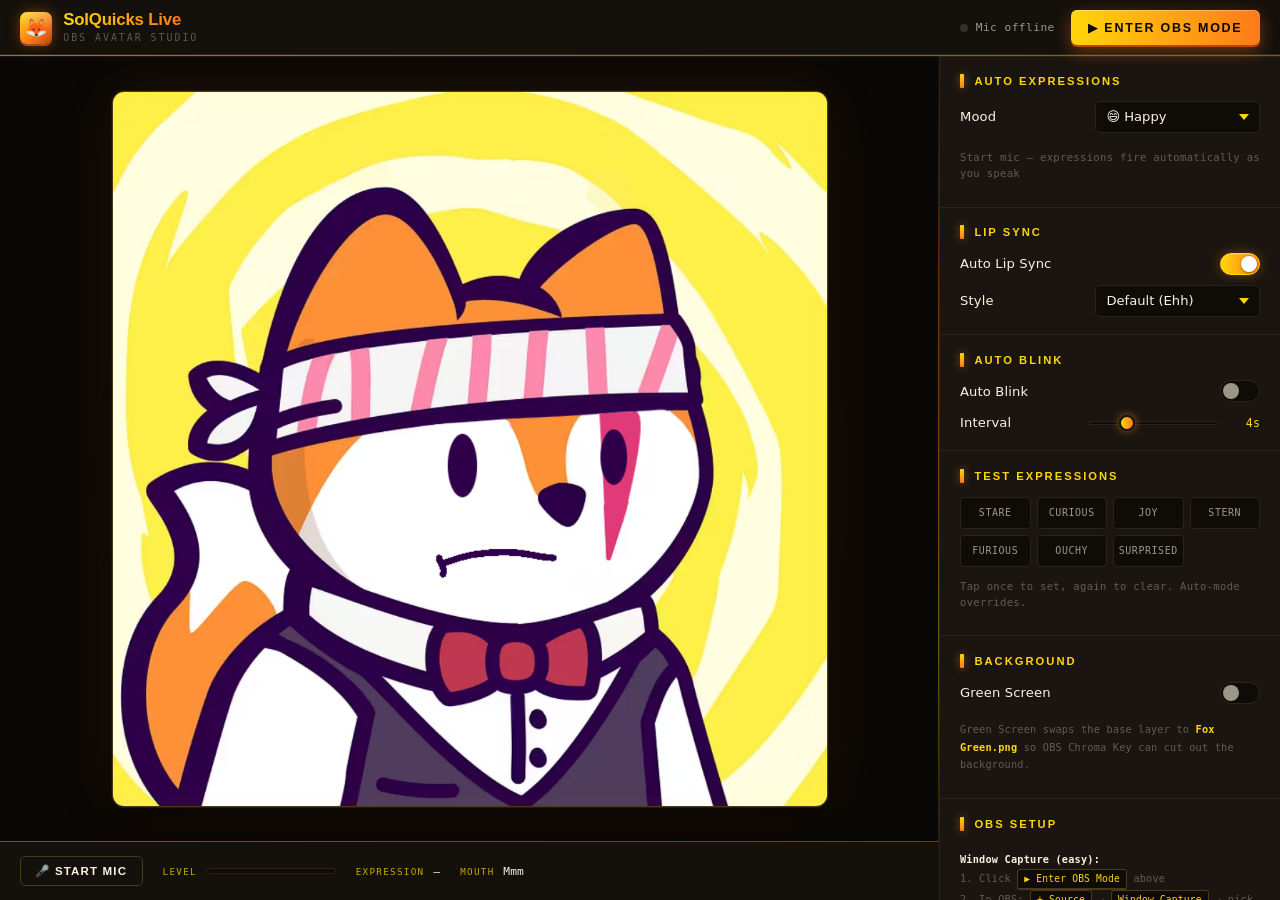
==== commit 58e5559a: "Update index.html" ====
--- a/index.html
+++ b/index.html
@@ -106,8 +106,8 @@
       <div class="group-hd">Auto Blink</div>
       <div class="row">
         <label>Auto Blink</label>
-        <div class="switch on" id="blinkSwitch" onclick="toggleSwitch('blink')">
-          <input type="checkbox" id="blinkToggle" checked/>
+        <div class="switch" id="blinkSwitch" onclick="toggleSwitch('blink')">
+          <input type="checkbox" id="blinkToggle"/>
         </div>
       </div>
       <div class="row">
@@ -133,7 +133,7 @@
           <input type="checkbox" id="greenToggle"/>
         </div>
       </div>
-      <div class="help">Green Screen swaps the base for <strong style="color:var(--fox)">Fox Green.png</strong> and tints the OBS-mode background <span style="color:#0f0;">#00FF00</span> for OBS Chroma Key.</div>
+      <div class="help">Green Screen swaps the base layer to <strong style="color:var(--yellow)">Fox Green.png</strong> so OBS Chroma Key can cut out the background.</div>
     </div>
 
     <!-- OBS Setup -->
@@ -229,7 +229,7 @@
   mood: 'happy',
   lipSync: true,
   syncStyle: 'ehh',
-  autoBlink: true,
+  autoBlink: false,
   blinkIntervalSec: 4,
   greenScreen: false,
   manualExpression: null,   // null = auto, otherwise eye key like 'Joy'
@@ -292,12 +292,6 @@
 
 function drawFrame(ctx, w, h) {
   ctx.clearRect(0, 0, w, h);
-
-  // Optional green fill behind everything when green-screen mode is on
-  if (state.greenScreen) {
-    ctx.fillStyle = '#00ff00';
-    ctx.fillRect(0, 0, w, h);
-  }
 
   // Base layer — Fox Green.png if green screen, otherwise Fox Base 1.png
   const baseFile = state.greenScreen ? BASE_GREEN : BASE;
@@ -535,8 +529,6 @@
     state.greenScreen = !state.greenScreen;
     document.getElementById('greenSwitch').classList.toggle('on', state.greenScreen);
     document.getElementById('greenToggle').checked = state.greenScreen;
-    document.getElementById('canvasFrame').classList.toggle('green-bg', state.greenScreen);
-    document.getElementById('obsMode').classList.toggle('green-bg', state.greenScreen);
   }
   broadcastState();
 }
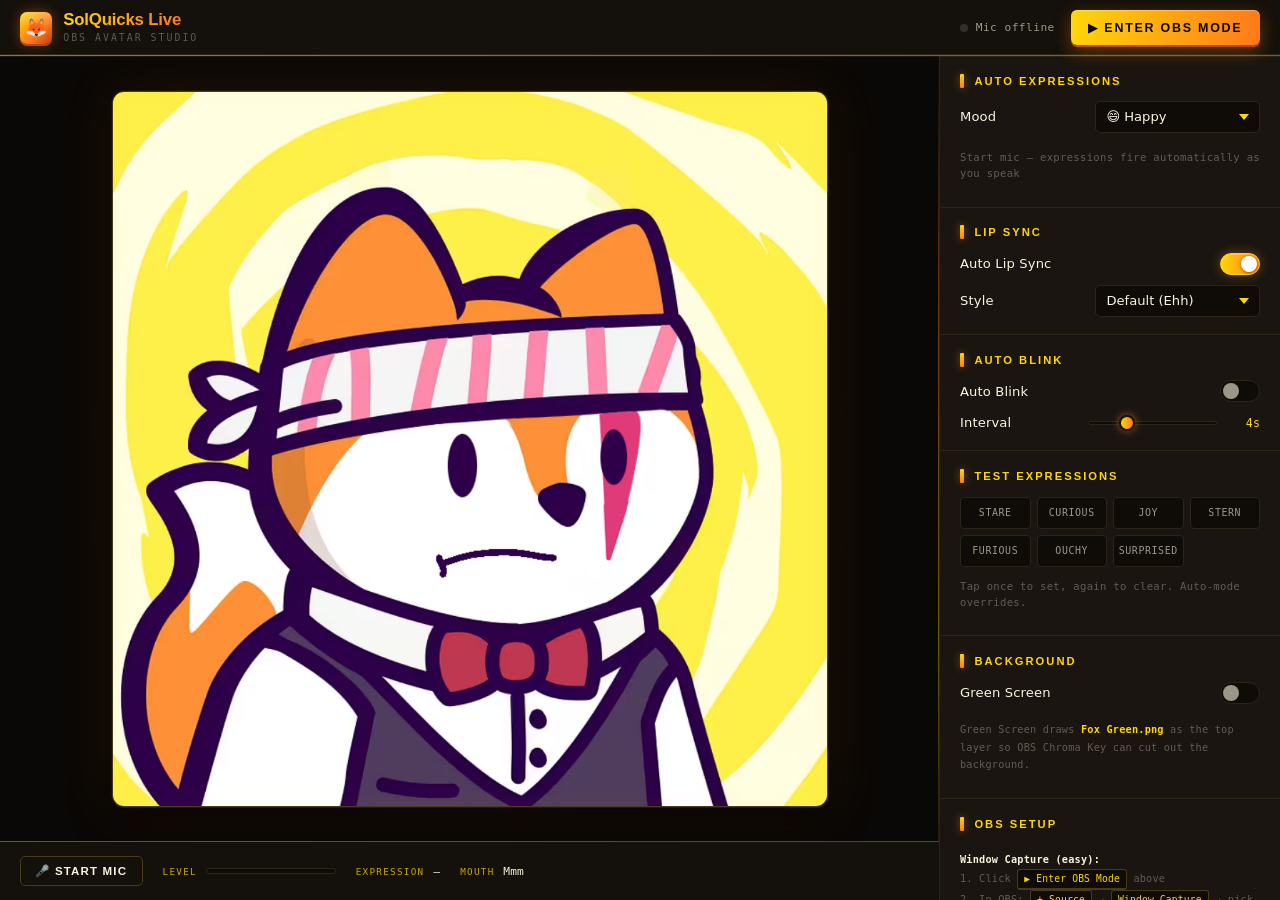
==== commit 37aee6e5: "Update index.html" ====
--- a/index.html
+++ b/index.html
@@ -133,7 +133,7 @@
           <input type="checkbox" id="greenToggle"/>
         </div>
       </div>
-      <div class="help">Green Screen swaps the base layer to <strong style="color:var(--yellow)">Fox Green.png</strong> so OBS Chroma Key can cut out the background.</div>
+      <div class="help">Green Screen draws <strong style="color:var(--yellow)">Fox Green.png</strong> as the top layer so OBS Chroma Key can cut out the background.</div>
     </div>
 
     <!-- OBS Setup -->
@@ -293,9 +293,8 @@
 function drawFrame(ctx, w, h) {
   ctx.clearRect(0, 0, w, h);
 
-  // Base layer — Fox Green.png if green screen, otherwise Fox Base 1.png
-  const baseFile = state.greenScreen ? BASE_GREEN : BASE;
-  const baseImg = IMG[baseFile];
+  // Base layer (always Fox Base 1.png)
+  const baseImg = IMG[BASE];
   if (baseImg) ctx.drawImage(baseImg, 0, 0, w, h);
 
   // Mouth overlay (always draws — even on silence, since silence frame = closed mouth)
@@ -305,6 +304,12 @@
   // Eye overlay
   const eyeImg = IMG[getEyeFile()];
   if (eyeImg) ctx.drawImage(eyeImg, 0, 0, w, h);
+
+  // Green screen overlay — top layer when enabled
+  if (state.greenScreen) {
+    const greenImg = IMG[BASE_GREEN];
+    if (greenImg) ctx.drawImage(greenImg, 0, 0, w, h);
+  }
 }
 
 function render() {
--- a/style.css
+++ b/style.css
@@ -266,9 +266,6 @@
   pointer-events: none;
   box-shadow: inset 0 0 30px rgba(255,214,10,0.04);
   z-index: 2;
-}
-.canvas-frame.green-bg {
-  background: #00ff00;
 }
 #previewCanvas {
   position: absolute; inset: 0;
@@ -626,7 +623,6 @@
   justify-content: center;
   background: transparent;
 }
-.obs-mode.green-bg { background: #00ff00; }
 body.obs-active .obs-mode { display: flex; }
 body.obs-active .header,
 body.obs-active .main { display: none; }
